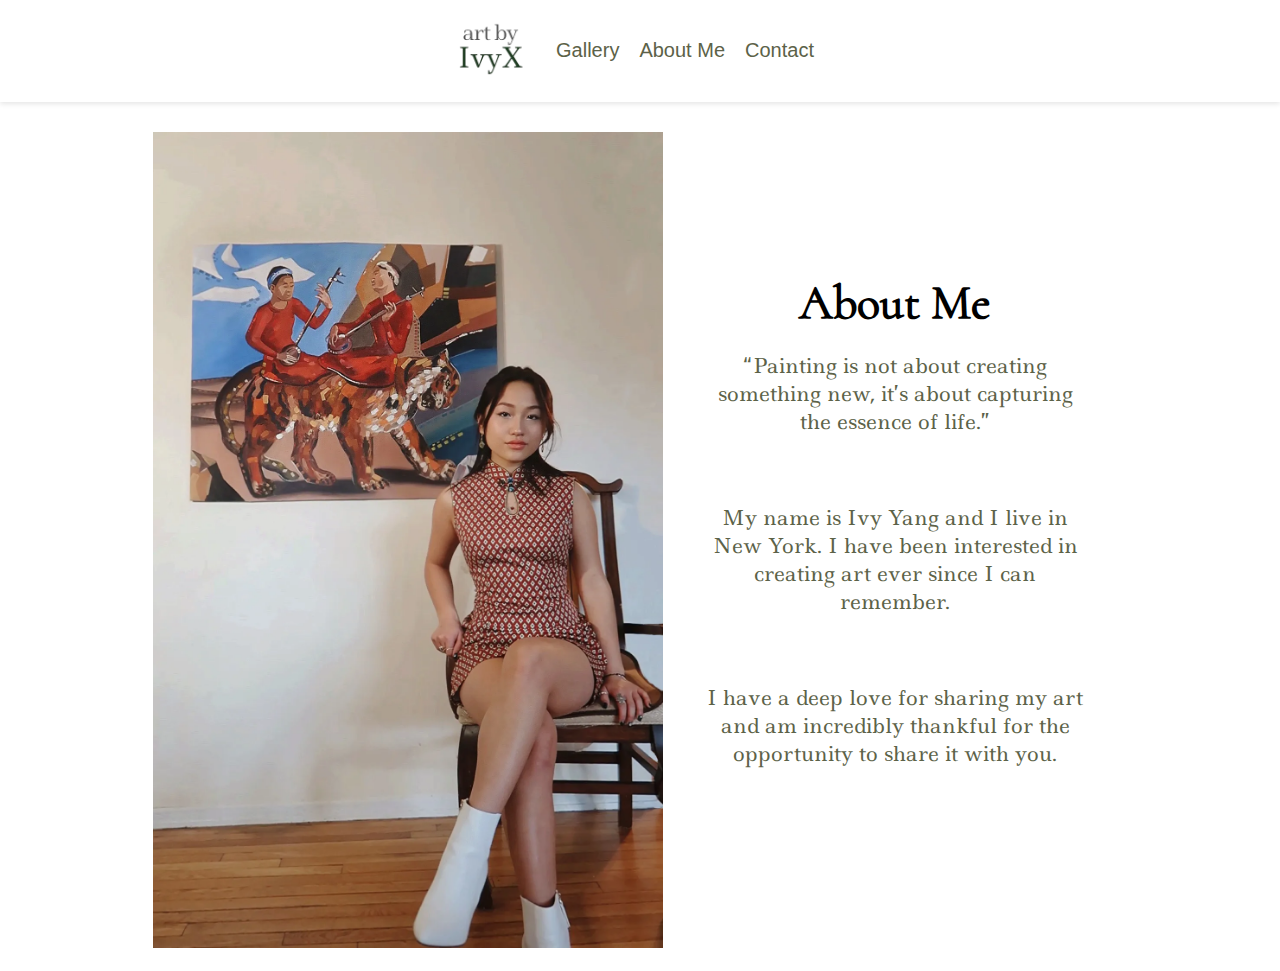
==== about_me.html @ f1abaaa5 "updates to site design" ====
<!DOCTYPE html>
<html lang="en">
  <head>
    <meta charset="UTF-8" />
    <meta name="viewport" content="width=device-width, initial-scale=1.0" />
    <link rel="stylesheet" href="about_me.css" />
    <link rel="stylesheet" href="nav.css" />
    <title>Home - Welcome</title>
  </head>
  <body>
    <nav>
        <ul>
         <li>
            <a href="./index.html"><img src="images/logo.png" /></a>
         </li>
         <li class="nav-item"><a href="./gallery.html">Gallery</a></li>
         <li class="nav-item"><a href="./about_me.html">About Me</a></li>
         <li class="nav-item"><a href="./contact.html">Contact</a></li>
        </ul>
      </nav>
      <div class="elementor-divider">
        <span class="elementor-divider-separator"> </span>
      </div>

      <div class="about">
        <div>
            <img class='about-pic' src="images/about_me.png"/>
        </div>
        <div class="about-container">
            <div class="about-div"> About Me </div>
            <p>
                <p>
                “Painting is not about creating something new, it’s about capturing the
                essence of life.”</p> <p> </br></p> <p> My name is Ivy Yang and I live in New York. I have been
                interested in creating art ever since I can remember.</p> <p></br></p> <p> I have a deep love
                for sharing my art and am incredibly thankful for the opportunity to share
                it with you.
            </p>
            </p>
        </div>
      </div>

    </p>
  </body>
</html>
---- about_me.css ----
@font-face {
    font-family: 'Ledger';
    src: url('fonts/Ledger/Ledger-Regular.ttf') format('truetype');
}

@font-face {
    font-family: 'Cormorant';
    src: url('fonts/Cormorant/static/Cormorant-Regular.ttf') format('truetype');
}

body {
    margin: 0;
}

.about {
    font-family: "Ledger", Sans-serif;
    font-size: 20px;
    display: flex;
    justify-content: center; 
    color: #5C6248;
}

.about-pic {
    width: 100%; 
    max-width: 510px; 
    height: auto; 
}

.about-div {
    font-size: 48px;
    font-family: "Cormorant", Sans-serif;
    text-align: center;
    font-weight: bold;
    color: black;
}

.about-container {
    padding: 40px;
    width: 30%; 
    margin-top: 8%;
}

p {
    text-align: center;
}

/* Media query for smaller screens */
@media screen and (max-width: 768px) {
    .about {
        flex-direction: column; 
        align-items: center; 
    }

    .about-container {
        width: 80%; 
        padding: 20px; 
    }
}
---- nav.css ----
@font-face {
    font-family: 'Ledger';
    src: url('fonts/Ledger/Ledger-Regular.ttf') format('truetype');
    font-weight: normal;
    font-style: normal;
    font-display: block;
}

nav {
    background-color: white;
    padding: 20px;
    box-shadow: 0 2px 5px rgba(0, 0, 0, 0.1);
    text-align: center; 
}

ul {
    list-style-type: none;
    padding: 0;
    margin: 0;
    display: flex; 
    justify-content: center; 
    align-items: center; 
}

ul li {
    display: inline;
    margin-right: 20px;
}

ul li a {
    font-family: "Palatino Linotype", sans-serif;
    font-size: 20px;
    color: #5c6248;
    fill: #5c6248;
    text-decoration: none;
}

ul li a:hover {
    color: gray;
}

ul img {
    width: 90px;
}

.elementor-divider {
    padding-block-start: 15px;
    padding-block-end: 15px;
}

/* Media query for adjusting font size */
@media screen and (max-width: 768px) {
    ul li a {
        font-size: 16px; 
    }
}
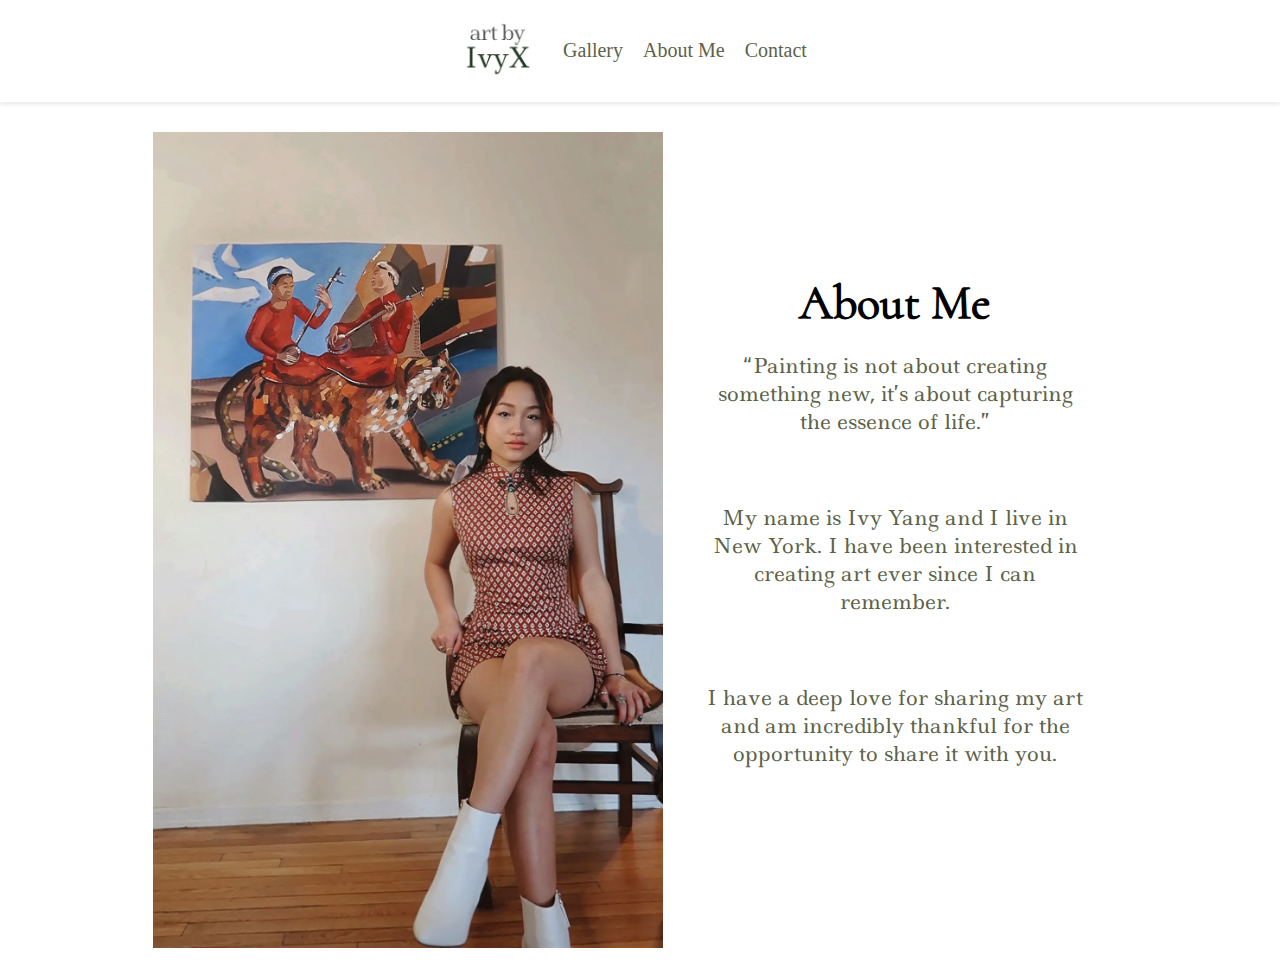
==== commit a81838f7: "fix" ====
--- a/about_me.html
+++ b/about_me.html
@@ -13,7 +13,7 @@
          <li>
             <a href="./index.html"><img src="images/logo.png" /></a>
          </li>
-         <li class="nav-item"><a href="./gallery.html">Gallery</a></li>
+         <li class="nav-item"><a href="./paintings.html">Gallery</a></li>
          <li class="nav-item"><a href="./about_me.html">About Me</a></li>
          <li class="nav-item"><a href="./contact.html">Contact</a></li>
         </ul>
--- a/nav.css
+++ b/nav.css
@@ -28,7 +28,7 @@
 }
 
 ul li a {
-    font-family: "Palatino Linotype", sans-serif;
+    font-family: "Times New Roman", sans-serif;
     font-size: 20px;
     color: #5c6248;
     fill: #5c6248;
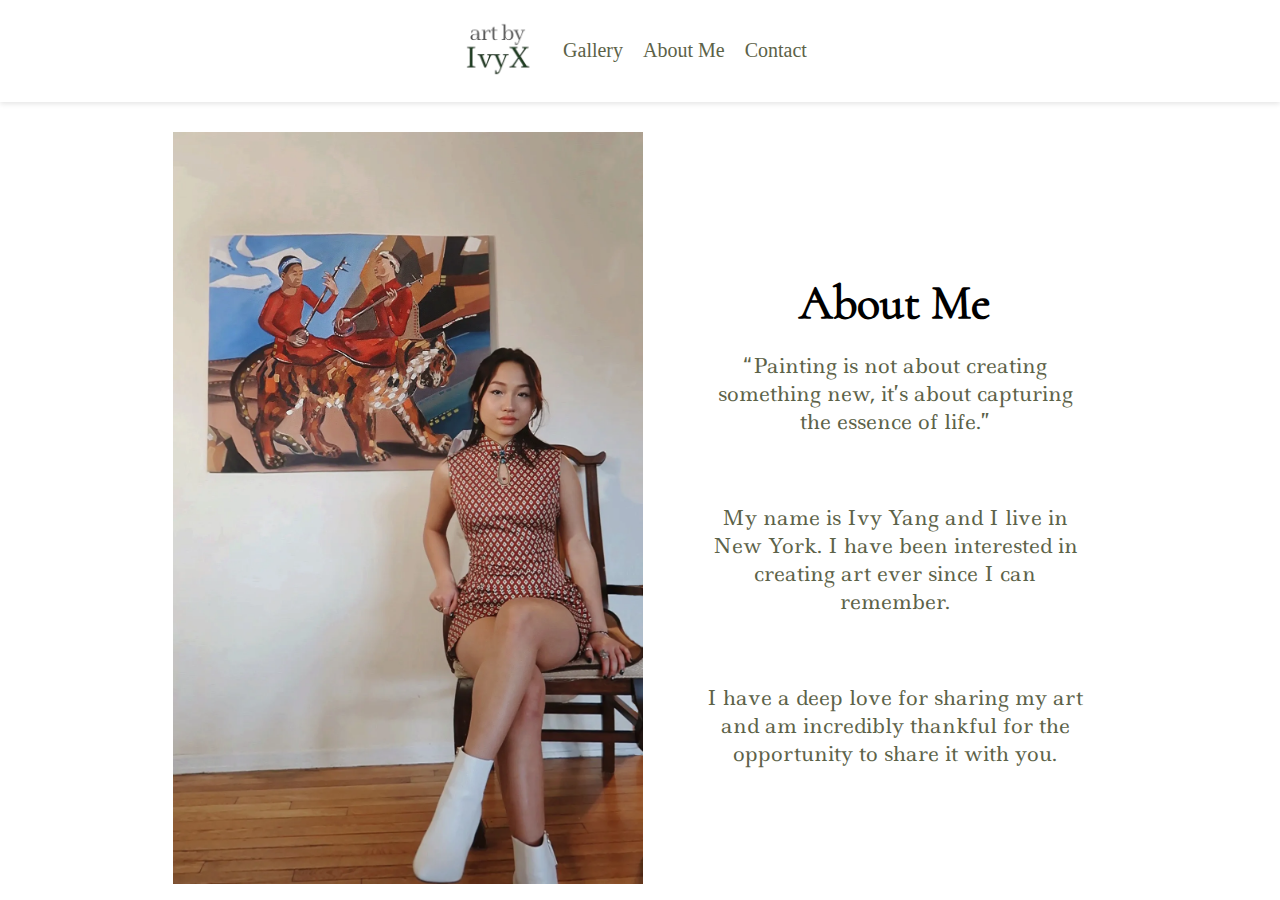
==== commit f1c840a1: "mobile formatting" ====
--- a/about_me.html
+++ b/about_me.html
@@ -1,29 +1,29 @@
 <!DOCTYPE html>
 <html lang="en">
-  <head>
+<head>
     <meta charset="UTF-8" />
     <meta name="viewport" content="width=device-width, initial-scale=1.0" />
     <link rel="stylesheet" href="about_me.css" />
     <link rel="stylesheet" href="nav.css" />
     <title>Home - Welcome</title>
-  </head>
-  <body>
+</head>
+<body>
     <nav>
         <ul>
-         <li>
-            <a href="./index.html"><img src="images/logo.png" /></a>
-         </li>
-         <li class="nav-item"><a href="./paintings.html">Gallery</a></li>
-         <li class="nav-item"><a href="./about_me.html">About Me</a></li>
-         <li class="nav-item"><a href="./contact.html">Contact</a></li>
+            <li>
+                <a href="./index.html"><img src="images/logo.png" /></a>
+            </li>
+            <li class="nav-item"><a href="./paintings.html">Gallery</a></li>
+            <li class="nav-item"><a href="./about_me.html">About Me</a></li>
+            <li class="nav-item"><a href="./contact.html">Contact</a></li>
         </ul>
-      </nav>
-      <div class="elementor-divider">
+    </nav>
+    <div class="elementor-divider">
         <span class="elementor-divider-separator"> </span>
-      </div>
+    </div>
 
-      <div class="about">
-        <div>
+    <div class="about">
+        <div class="image-container">
             <img class='about-pic' src="images/about_me.png"/>
         </div>
         <div class="about-container">
@@ -38,8 +38,6 @@
             </p>
             </p>
         </div>
-      </div>
-
-    </p>
-  </body>
+    </div>
+</body>
 </html>
--- a/about_me.css
+++ b/about_me.css
@@ -20,9 +20,15 @@
     color: #5C6248;
 }
 
+.image-container {
+    width: 100%;
+    max-width: 510px;
+    padding: 0 20px; 
+    box-sizing: border-box;
+}
+
 .about-pic {
     width: 100%; 
-    max-width: 510px; 
     height: auto; 
 }
 
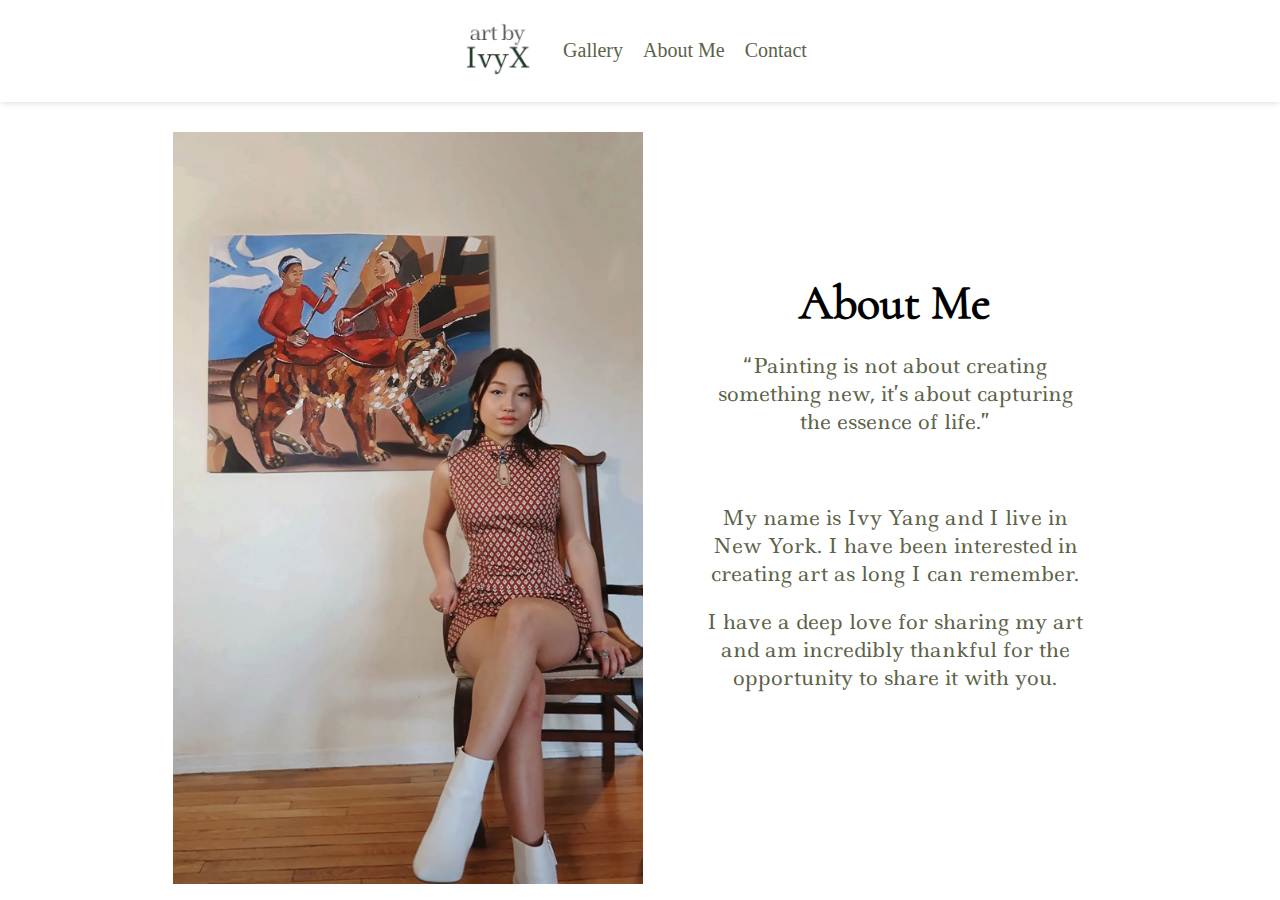
==== commit daad48eb: "fix galleries" ====
--- a/about_me.html
+++ b/about_me.html
@@ -5,7 +5,30 @@
     <meta name="viewport" content="width=device-width, initial-scale=1.0" />
     <link rel="stylesheet" href="about_me.css" />
     <link rel="stylesheet" href="nav.css" />
-    <title>Home - Welcome</title>
+    <title>About Me</title>
+    <link
+    rel="apple-touch-icon"
+    sizes="180x180"
+    href="favicon/apple-touch-icon.png"
+  />
+  <link
+    rel="icon"
+    type="image/png"
+    sizes="32x32"
+    href="favicon/favicon-32x32.png"
+  />
+  <link
+    rel="icon"
+    type="image/png"
+    sizes="16x16"
+    href="favicon/favicon-16x16.png"
+  />
+  <link rel="manifest" href="favicon/site.webmanifest" />
+  <link
+    rel="mask-icon"
+    href="favicon/safari-pinned-tab.svg"
+    color="#5bbad5"
+  />
 </head>
 <body>
     <nav>
@@ -32,7 +55,7 @@
                 <p>
                 “Painting is not about creating something new, it’s about capturing the
                 essence of life.”</p> <p> </br></p> <p> My name is Ivy Yang and I live in New York. I have been
-                interested in creating art ever since I can remember.</p> <p></br></p> <p> I have a deep love
+                interested in creating art as long I can remember.</p><p> I have a deep love
                 for sharing my art and am incredibly thankful for the opportunity to share
                 it with you.
             </p>
--- a/nav.css
+++ b/nav.css
@@ -48,7 +48,6 @@
     padding-block-end: 15px;
 }
 
-/* Media query for adjusting font size */
 @media screen and (max-width: 768px) {
     ul li a {
         font-size: 16px; 
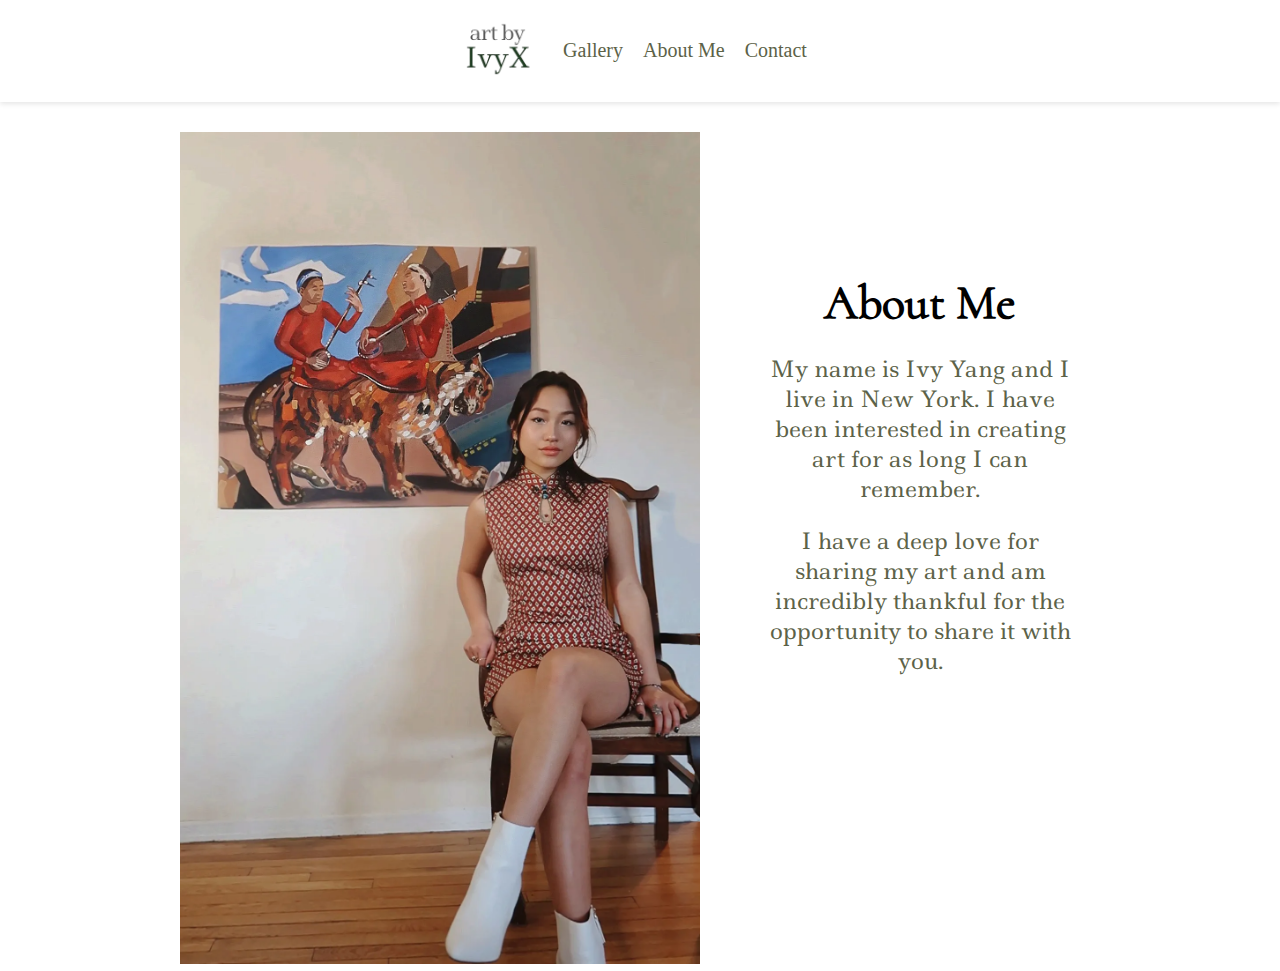
==== commit 217e5219: "design changes" ====
--- a/about_me.html
+++ b/about_me.html
@@ -53,12 +53,11 @@
             <div class="about-div"> About Me </div>
             <p>
                 <p>
-                “Painting is not about creating something new, it’s about capturing the
-                essence of life.”</p> <p> </br></p> <p> My name is Ivy Yang and I live in New York. I have been
-                interested in creating art as long I can remember.</p><p> I have a deep love
+                My name is Ivy Yang and I live in New York. I have been
+                interested in creating art for as long I can remember.</p><p> I have a deep love
                 for sharing my art and am incredibly thankful for the opportunity to share
                 it with you.
-            </p>
+              </p>
             </p>
         </div>
     </div>
--- a/about_me.css
+++ b/about_me.css
@@ -14,7 +14,7 @@
 
 .about {
     font-family: "Ledger", Sans-serif;
-    font-size: 20px;
+    font-size: 22px;
     display: flex;
     justify-content: center; 
     color: #5C6248;
@@ -22,7 +22,7 @@
 
 .image-container {
     width: 100%;
-    max-width: 510px;
+    max-width: 560px; 
     padding: 0 20px; 
     box-sizing: border-box;
 }
@@ -42,7 +42,7 @@
 
 .about-container {
     padding: 40px;
-    width: 30%; 
+    width: 25%; 
     margin-top: 8%;
 }
 
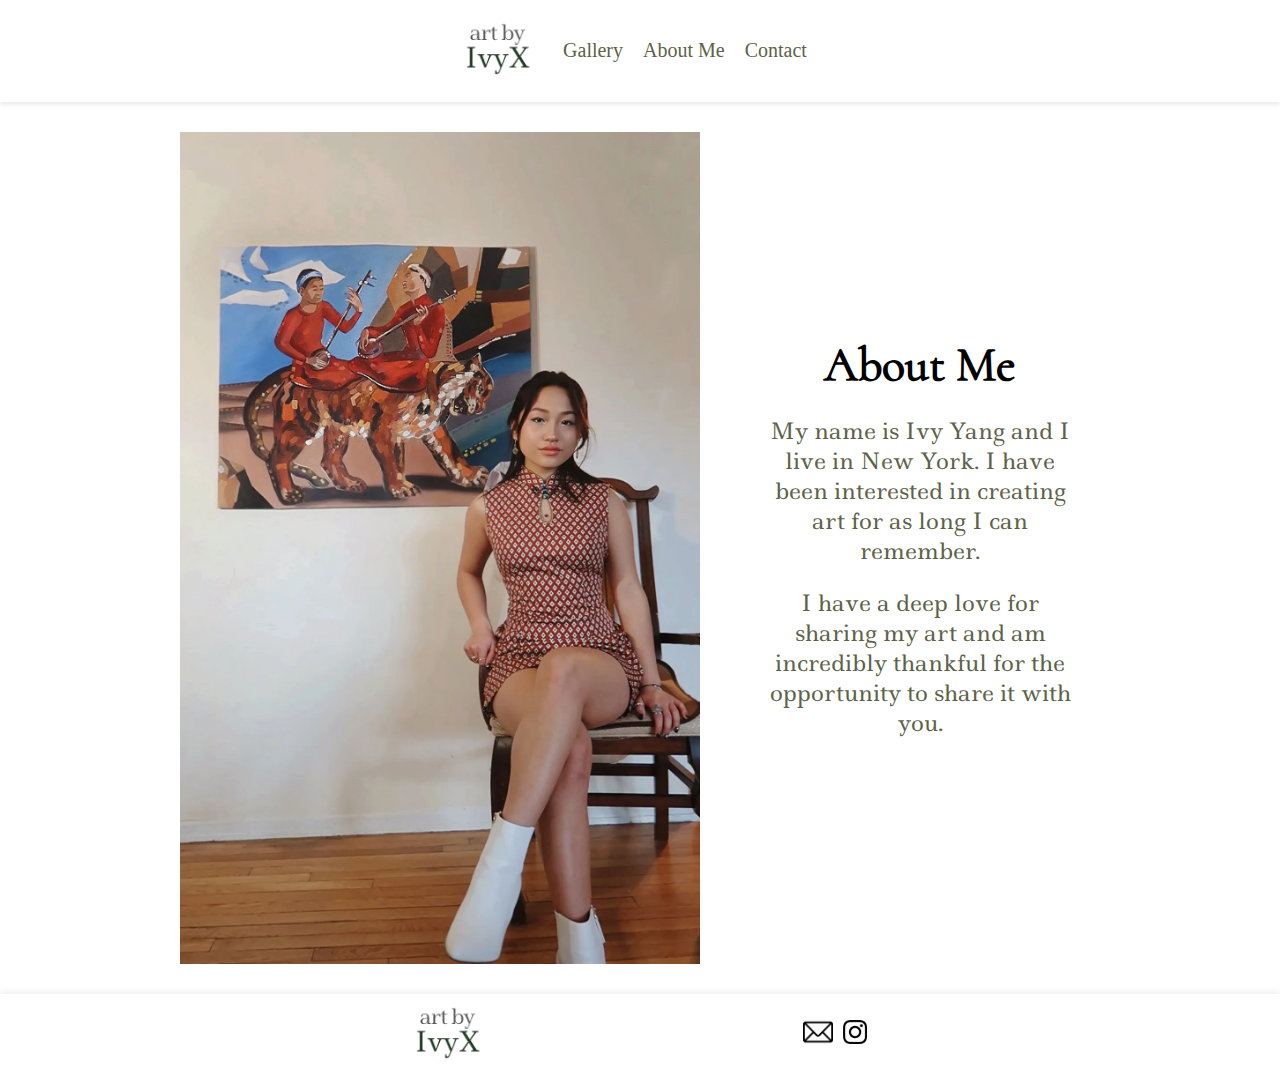
==== commit 685b6452: "add footer" ====
--- a/about_me.html
+++ b/about_me.html
@@ -4,6 +4,7 @@
     <meta charset="UTF-8" />
     <meta name="viewport" content="width=device-width, initial-scale=1.0" />
     <link rel="stylesheet" href="about_me.css" />
+    <link rel="stylesheet" href="footer.css" />
     <link rel="stylesheet" href="nav.css" />
     <title>About Me</title>
     <link
@@ -61,5 +62,33 @@
             </p>
         </div>
     </div>
+    <div class="elementor-divider">
+      <span class="elementor-divider-separator"> </span>
+    </div>
+    <nav class="footer">
+      <ul class="logo">
+        <li>
+          <a href="./index.html"><img src="images/logo.png" /></a>
+        </li>
+      </ul>
+      <div class="footer-contact-icons">
+        <ul>
+          <li>
+            <a href="mailto:ivy@artbyivyx.com">
+              <img class="mail" src="images/email.png" alt="Email Icon" />
+            </a>
+          </li>
+          <li>
+            <a target="_blank" href="https://www.instagram.com/artbyivyx/">
+              <img
+                class="footer-contact-icon"
+                src="images/instagram.png"
+                alt="Instagram Icon"
+              />
+            </a>
+          </li>
+        </ul>
+      </div>
+    </nav>
 </body>
 </html>
--- a/about_me.css
+++ b/about_me.css
@@ -11,11 +11,11 @@
 body {
     margin: 0;
 }
-
 .about {
     font-family: "Ledger", Sans-serif;
     font-size: 22px;
     display: flex;
+    align-items: center; 
     justify-content: center; 
     color: #5C6248;
 }
@@ -25,10 +25,12 @@
     max-width: 560px; 
     padding: 0 20px; 
     box-sizing: border-box;
+    display: flex;
+    justify-content: center;
 }
 
 .about-pic {
-    width: 100%; 
+    max-width: 100%; 
     height: auto; 
 }
 
@@ -43,7 +45,6 @@
 .about-container {
     padding: 40px;
     width: 25%; 
-    margin-top: 8%;
 }
 
 p {
--- a/footer.css
+++ b/footer.css
@@ -0,0 +1,66 @@
+.footer {
+    display: flex;
+    justify-content: space-between;
+    align-items: center;
+    padding: 10px 20px;
+    background-color: white; /* Set background color to white */
+    margin: 0 auto; /* Center the footer horizontally */
+    position: relative; /* Add relative positioning */
+    box-shadow: 0 0 10px rgba(0, 0, 0, 0.1);
+    max-width: 37%; /* Set maximum width to 70% of the viewport */
+}
+
+.footer ul {
+    list-style-type: none;
+    margin: 0;
+    padding: 0;
+}
+
+.footer .footer-contact-icons li {
+    margin-right: 10px;
+}
+
+.footer .footer-contact-icons .footer-contact-icon {
+    width: 24px;
+    height: auto;
+}
+
+.footer {
+    box-shadow: none !important;
+}
+
+.footer::after {
+    content: "";
+    position: absolute;
+    top: 0;
+    left: 50%; /* Position it at the center horizontally */
+    transform: translateX(-50%); /* Center it horizontally */
+    width: 100vw; /* Set its width to the full viewport width */
+    height: 100%;
+    background-color: white; /* Match the background color of the footer */
+    z-index: -1; /* Send it behind the footer content */
+    box-shadow: 0 0 10px rgba(0, 0, 0, 0.1); /* Apply the box shadow */
+}
+
+.mail {
+    width: 30px;
+    height: auto;
+}
+
+@media screen and (min-width: 751px) and (max-width: 1200px) {
+    .footer {
+        max-width: 52%; 
+    }
+}
+
+@media screen and (min-width: 501px) and (max-width: 750px) {
+    .footer {
+        max-width: 73%; 
+    }
+}
+
+@media screen and (min-width: 0px) and (max-width: 500px) {
+    .footer {
+        max-width: 100%; 
+    }
+}
--- a/nav.css
+++ b/nav.css
@@ -1,10 +1,3 @@
-@font-face {
-    font-family: 'Ledger';
-    src: url('fonts/Ledger/Ledger-Regular.ttf') format('truetype');
-    font-weight: normal;
-    font-style: normal;
-    font-display: block;
-}
 
 nav {
     background-color: white;
@@ -53,3 +46,5 @@
         font-size: 16px; 
     }
 }
+
+
